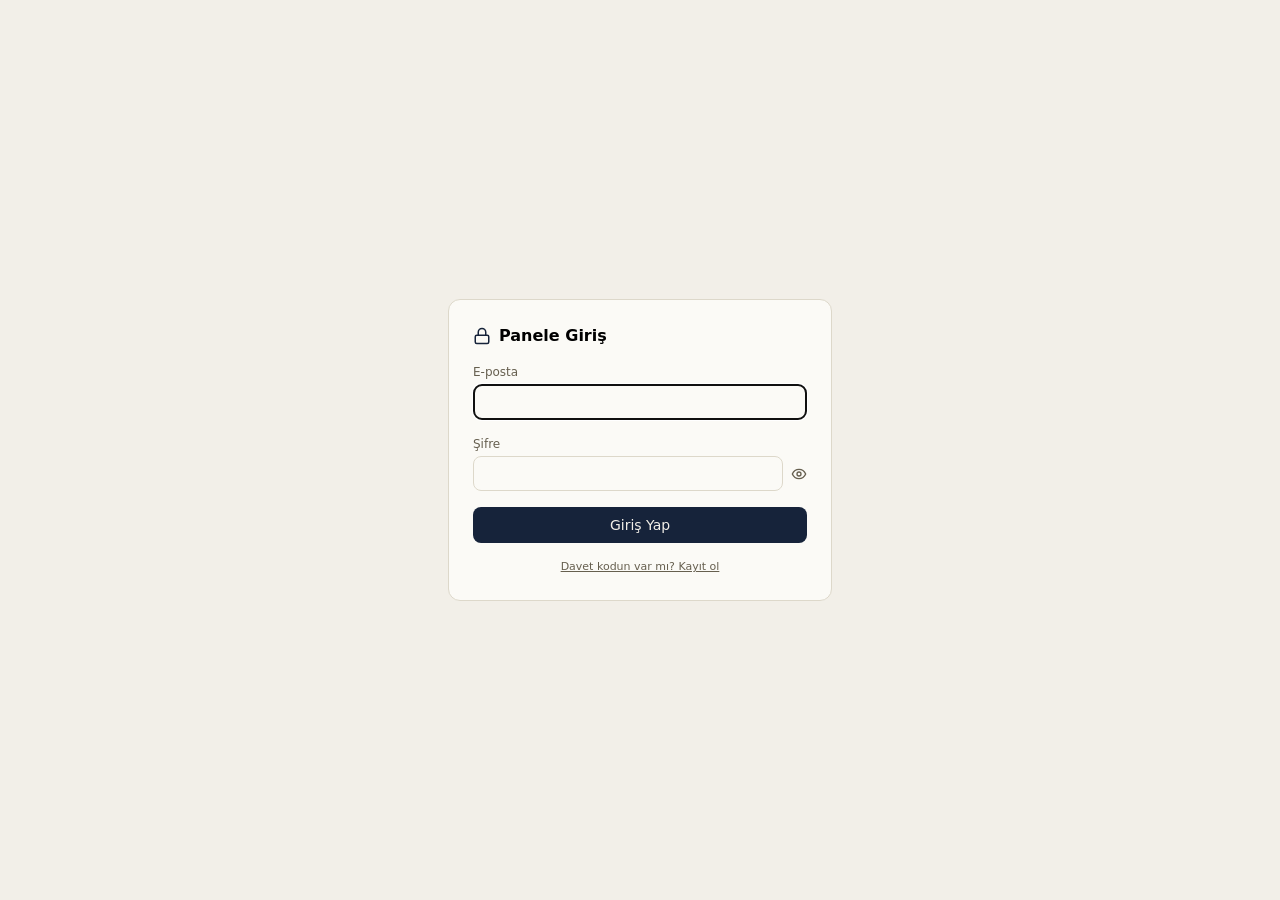
==== index.html @ 739c403a "Add files via upload" ====
<!DOCTYPE html>
<html lang="tr">
<head>
<meta charset="UTF-8" />
<meta name="viewport" content="width=device-width, initial-scale=1.0" />
<title>Mert Akkuş · Mali Müşavirlik Paneli</title>
<meta name="robots" content="noindex, nofollow" />
<style>
  #boot-status { min-height: 100vh; display: flex; align-items: center; justify-content: center; padding: 24px; background: #F2EFE8; color: #16233A; font: 14px/1.5 -apple-system, BlinkMacSystemFont, "Segoe UI", sans-serif; text-align: center; }
  #boot-status-box { max-width: 420px; padding: 20px; border: 1px solid #DDD8CA; border-radius: 12px; background: #FBFAF6; }
  #boot-status-message { margin: 0; }
  #boot-status-retry { display: none; margin: 14px auto 0; border: 0; border-radius: 8px; padding: 9px 14px; background: #16233A; color: #F2EFE8; cursor: pointer; }
  #boot-status.is-error #boot-status-retry { display: block; }
</style>
  <script type="module" crossorigin src="./index-BZc1oxqy-v25.js"></script>
  <link rel="stylesheet" crossorigin href="./index-YeTsUO55.css">
</head>
<body>
<div id="boot-status">
  <div id="boot-status-box">
    <p id="boot-status-message">Panel yükleniyor…</p>
    <button id="boot-status-retry" type="button" onclick="window.location.reload()">Tekrar Dene</button>
  </div>
</div>
<div id="root"></div>
<script>
  (() => {
    const showBootError = () => {
      const status = document.getElementById('boot-status');
      const message = document.getElementById('boot-status-message');
      if (!status || !message) return;
      status.classList.add('is-error');
      message.textContent = navigator.onLine === false
        ? 'İnternet bağlantısı yok. Bağlantınızı kontrol edip tekrar deneyin.'
        : 'Panel başlatılamadı. Bağlantınızı kontrol edip tekrar deneyin.';
    };
    window.addEventListener('error', (event) => {
      if (event.filename || event.error) showBootError();
    });
    window.addEventListener('unhandledrejection', showBootError);
  })();
</script>
</body>
</html>
---- index-YeTsUO55.css ----
@import"https://fonts.googleapis.com/css2?family=Space+Grotesk:wght@400;500;600;700&family=IBM+Plex+Mono:wght@400;500;600&display=swap";*,:before,:after{--tw-border-spacing-x: 0;--tw-border-spacing-y: 0;--tw-translate-x: 0;--tw-translate-y: 0;--tw-rotate: 0;--tw-skew-x: 0;--tw-skew-y: 0;--tw-scale-x: 1;--tw-scale-y: 1;--tw-pan-x: ;--tw-pan-y: ;--tw-pinch-zoom: ;--tw-scroll-snap-strictness: proximity;--tw-gradient-from-position: ;--tw-gradient-via-position: ;--tw-gradient-to-position: ;--tw-ordinal: ;--tw-slashed-zero: ;--tw-numeric-figure: ;--tw-numeric-spacing: ;--tw-numeric-fraction: ;--tw-ring-inset: ;--tw-ring-offset-width: 0px;--tw-ring-offset-color: #fff;--tw-ring-color: rgb(59 130 246 / .5);--tw-ring-offset-shadow: 0 0 #0000;--tw-ring-shadow: 0 0 #0000;--tw-shadow: 0 0 #0000;--tw-shadow-colored: 0 0 #0000;--tw-blur: ;--tw-brightness: ;--tw-contrast: ;--tw-grayscale: ;--tw-hue-rotate: ;--tw-invert: ;--tw-saturate: ;--tw-sepia: ;--tw-drop-shadow: ;--tw-backdrop-blur: ;--tw-backdrop-brightness: ;--tw-backdrop-contrast: ;--tw-backdrop-grayscale: ;--tw-backdrop-hue-rotate: ;--tw-backdrop-invert: ;--tw-backdrop-opacity: ;--tw-backdrop-saturate: ;--tw-backdrop-sepia: ;--tw-contain-size: ;--tw-contain-layout: ;--tw-contain-paint: ;--tw-contain-style: }::backdrop{--tw-border-spacing-x: 0;--tw-border-spacing-y: 0;--tw-translate-x: 0;--tw-translate-y: 0;--tw-rotate: 0;--tw-skew-x: 0;--tw-skew-y: 0;--tw-scale-x: 1;--tw-scale-y: 1;--tw-pan-x: ;--tw-pan-y: ;--tw-pinch-zoom: ;--tw-scroll-snap-strictness: proximity;--tw-gradient-from-position: ;--tw-gradient-via-position: ;--tw-gradient-to-position: ;--tw-ordinal: ;--tw-slashed-zero: ;--tw-numeric-figure: ;--tw-numeric-spacing: ;--tw-numeric-fraction: ;--tw-ring-inset: ;--tw-ring-offset-width: 0px;--tw-ring-offset-color: #fff;--tw-ring-color: rgb(59 130 246 / .5);--tw-ring-offset-shadow: 0 0 #0000;--tw-ring-shadow: 0 0 #0000;--tw-shadow: 0 0 #0000;--tw-shadow-colored: 0 0 #0000;--tw-blur: ;--tw-brightness: ;--tw-contrast: ;--tw-grayscale: ;--tw-hue-rotate: ;--tw-invert: ;--tw-saturate: ;--tw-sepia: ;--tw-drop-shadow: ;--tw-backdrop-blur: ;--tw-backdrop-brightness: ;--tw-backdrop-contrast: ;--tw-backdrop-grayscale: ;--tw-backdrop-hue-rotate: ;--tw-backdrop-invert: ;--tw-backdrop-opacity: ;--tw-backdrop-saturate: ;--tw-backdrop-sepia: ;--tw-contain-size: ;--tw-contain-layout: ;--tw-contain-paint: ;--tw-contain-style: }*,:before,:after{box-sizing:border-box;border-width:0;border-style:solid;border-color:#e5e7eb}:before,:after{--tw-content: ""}html,:host{line-height:1.5;-webkit-text-size-adjust:100%;-moz-tab-size:4;-o-tab-size:4;tab-size:4;font-family:ui-sans-serif,system-ui,sans-serif,"Apple Color Emoji","Segoe UI Emoji",Segoe UI Symbol,"Noto Color Emoji";font-feature-settings:normal;font-variation-settings:normal;-webkit-tap-highlight-color:transparent}body{margin:0;line-height:inherit}hr{height:0;color:inherit;border-top-width:1px}abbr:where([title]){-webkit-text-decoration:underline dotted;text-decoration:underline dotted}h1,h2,h3,h4,h5,h6{font-size:inherit;font-weight:inherit}a{color:inherit;text-decoration:inherit}b,strong{font-weight:bolder}code,kbd,samp,pre{font-family:ui-monospace,SFMono-Regular,Menlo,Monaco,Consolas,Liberation Mono,Courier New,monospace;font-feature-settings:normal;font-variation-settings:normal;font-size:1em}small{font-size:80%}sub,sup{font-size:75%;line-height:0;position:relative;vertical-align:baseline}sub{bottom:-.25em}sup{top:-.5em}table{text-indent:0;border-color:inherit;border-collapse:collapse}button,input,optgroup,select,textarea{font-family:inherit;font-feature-settings:inherit;font-variation-settings:inherit;font-size:100%;font-weight:inherit;line-height:inherit;letter-spacing:inherit;color:inherit;margin:0;padding:0}button,select{text-transform:none}button,input:where([type=button]),input:where([type=reset]),input:where([type=submit]){-webkit-appearance:button;background-color:transparent;background-image:none}:-moz-focusring{outline:auto}:-moz-ui-invalid{box-shadow:none}progress{vertical-align:baseline}::-webkit-inner-spin-button,::-webkit-outer-spin-button{height:auto}[type=search]{-webkit-appearance:textfield;outline-offset:-2px}::-webkit-search-decoration{-webkit-appearance:none}::-webkit-file-upload-button{-webkit-appearance:button;font:inherit}summary{display:list-item}blockquote,dl,dd,h1,h2,h3,h4,h5,h6,hr,figure,p,pre{margin:0}fieldset{margin:0;padding:0}legend{padding:0}ol,ul,menu{list-style:none;margin:0;padding:0}dialog{padding:0}textarea{resize:vertical}input::-moz-placeholder,textarea::-moz-placeholder{opacity:1;color:#9ca3af}input::placeholder,textarea::placeholder{opacity:1;color:#9ca3af}button,[role=button]{cursor:pointer}:disabled{cursor:default}img,svg,video,canvas,audio,iframe,embed,object{display:block;vertical-align:middle}img,video{max-width:100%;height:auto}[hidden]:where(:not([hidden=until-found])){display:none}.visible{visibility:visible}.collapse{visibility:collapse}.fixed{position:fixed}.absolute{position:absolute}.relative{position:relative}.inset-0{top:0;right:0;bottom:0;left:0}.-right-1{right:-.25rem}.-right-1\.5{right:-.375rem}.-top-1{top:-.25rem}.-top-1\.5{top:-.375rem}.right-2{right:.5rem}.top-1\/2{top:50%}.z-50{z-index:50}.mx-4{margin-left:1rem;margin-right:1rem}.mx-auto{margin-left:auto;margin-right:auto}.-mt-0\.5{margin-top:-.125rem}.mb-1{margin-bottom:.25rem}.mb-2{margin-bottom:.5rem}.mb-3{margin-bottom:.75rem}.ml-auto{margin-left:auto}.mr-1{margin-right:.25rem}.mr-1\.5{margin-right:.375rem}.mt-0\.5{margin-top:.125rem}.mt-1{margin-top:.25rem}.mt-2{margin-top:.5rem}.mt-3{margin-top:.75rem}.block{display:block}.inline{display:inline}.flex{display:flex}.inline-flex{display:inline-flex}.table{display:table}.grid{display:grid}.hidden{display:none}.h-4{height:1rem}.h-5{height:1.25rem}.h-6{height:1.5rem}.h-fit{height:-moz-fit-content;height:fit-content}.max-h-\[88vh\]{max-height:88vh}.min-h-screen{min-height:100vh}.w-4{width:1rem}.w-48{width:12rem}.w-5{width:1.25rem}.w-6{width:1.5rem}.w-fit{width:-moz-fit-content;width:fit-content}.w-full{width:100%}.w-px{width:1px}.min-w-0{min-width:0px}.min-w-max{min-width:-moz-max-content;min-width:max-content}.max-w-2xl{max-width:42rem}.max-w-4xl{max-width:56rem}.max-w-6xl{max-width:72rem}.max-w-\[220px\]{max-width:220px}.max-w-lg{max-width:32rem}.max-w-sm{max-width:24rem}.flex-1{flex:1 1 0%}.shrink-0{flex-shrink:0}.-translate-y-1\/2{--tw-translate-y: -50%;transform:translate(var(--tw-translate-x),var(--tw-translate-y)) rotate(var(--tw-rotate)) skew(var(--tw-skew-x)) skewY(var(--tw-skew-y)) scaleX(var(--tw-scale-x)) scaleY(var(--tw-scale-y))}.transform{transform:translate(var(--tw-translate-x),var(--tw-translate-y)) rotate(var(--tw-rotate)) skew(var(--tw-skew-x)) skewY(var(--tw-skew-y)) scaleX(var(--tw-scale-x)) scaleY(var(--tw-scale-y))}@keyframes spin{to{transform:rotate(360deg)}}.animate-spin{animation:spin 1s linear infinite}.cursor-pointer{cursor:pointer}.select-none{-webkit-user-select:none;-moz-user-select:none;user-select:none}.grid-cols-2{grid-template-columns:repeat(2,minmax(0,1fr))}.grid-cols-3{grid-template-columns:repeat(3,minmax(0,1fr))}.flex-col{flex-direction:column}.flex-wrap{flex-wrap:wrap}.items-start{align-items:flex-start}.items-end{align-items:flex-end}.items-center{align-items:center}.justify-center{justify-content:center}.justify-between{justify-content:space-between}.gap-0\.5{gap:.125rem}.gap-1{gap:.25rem}.gap-1\.5{gap:.375rem}.gap-2{gap:.5rem}.gap-2\.5{gap:.625rem}.gap-3{gap:.75rem}.gap-4{gap:1rem}.space-y-1>:not([hidden])~:not([hidden]){--tw-space-y-reverse: 0;margin-top:calc(.25rem * calc(1 - var(--tw-space-y-reverse)));margin-bottom:calc(.25rem * var(--tw-space-y-reverse))}.space-y-1\.5>:not([hidden])~:not([hidden]){--tw-space-y-reverse: 0;margin-top:calc(.375rem * calc(1 - var(--tw-space-y-reverse)));margin-bottom:calc(.375rem * var(--tw-space-y-reverse))}.space-y-2>:not([hidden])~:not([hidden]){--tw-space-y-reverse: 0;margin-top:calc(.5rem * calc(1 - var(--tw-space-y-reverse)));margin-bottom:calc(.5rem * var(--tw-space-y-reverse))}.space-y-2\.5>:not([hidden])~:not([hidden]){--tw-space-y-reverse: 0;margin-top:calc(.625rem * calc(1 - var(--tw-space-y-reverse)));margin-bottom:calc(.625rem * var(--tw-space-y-reverse))}.space-y-3>:not([hidden])~:not([hidden]){--tw-space-y-reverse: 0;margin-top:calc(.75rem * calc(1 - var(--tw-space-y-reverse)));margin-bottom:calc(.75rem * var(--tw-space-y-reverse))}.space-y-3\.5>:not([hidden])~:not([hidden]){--tw-space-y-reverse: 0;margin-top:calc(.875rem * calc(1 - var(--tw-space-y-reverse)));margin-bottom:calc(.875rem * var(--tw-space-y-reverse))}.space-y-4>:not([hidden])~:not([hidden]){--tw-space-y-reverse: 0;margin-top:calc(1rem * calc(1 - var(--tw-space-y-reverse)));margin-bottom:calc(1rem * var(--tw-space-y-reverse))}.space-y-5>:not([hidden])~:not([hidden]){--tw-space-y-reverse: 0;margin-top:calc(1.25rem * calc(1 - var(--tw-space-y-reverse)));margin-bottom:calc(1.25rem * var(--tw-space-y-reverse))}.space-y-6>:not([hidden])~:not([hidden]){--tw-space-y-reverse: 0;margin-top:calc(1.5rem * calc(1 - var(--tw-space-y-reverse)));margin-bottom:calc(1.5rem * var(--tw-space-y-reverse))}.self-stretch{align-self:stretch}.overflow-hidden{overflow:hidden}.overflow-x-auto{overflow-x:auto}.overflow-y-auto{overflow-y:auto}.truncate{overflow:hidden;text-overflow:ellipsis;white-space:nowrap}.whitespace-nowrap{white-space:nowrap}.break-words{overflow-wrap:break-word}.break-all{word-break:break-all}.rounded{border-radius:.25rem}.rounded-full{border-radius:9999px}.rounded-lg{border-radius:.5rem}.rounded-md{border-radius:.375rem}.rounded-xl{border-radius:.75rem}.border{border-width:1px}.p-1{padding:.25rem}.p-1\.5{padding:.375rem}.p-2{padding:.5rem}.p-2\.5{padding:.625rem}.p-3{padding:.75rem}.p-3\.5{padding:.875rem}.p-4{padding:1rem}.p-5{padding:1.25rem}.p-6{padding:1.5rem}.px-2{padding-left:.5rem;padding-right:.5rem}.px-2\.5{padding-left:.625rem;padding-right:.625rem}.px-3{padding-left:.75rem;padding-right:.75rem}.px-3\.5{padding-left:.875rem;padding-right:.875rem}.px-4{padding-left:1rem;padding-right:1rem}.px-5{padding-left:1.25rem;padding-right:1.25rem}.py-0\.5{padding-top:.125rem;padding-bottom:.125rem}.py-1{padding-top:.25rem;padding-bottom:.25rem}.py-1\.5{padding-top:.375rem;padding-bottom:.375rem}.py-10{padding-top:2.5rem;padding-bottom:2.5rem}.py-2{padding-top:.5rem;padding-bottom:.5rem}.py-2\.5{padding-top:.625rem;padding-bottom:.625rem}.py-3{padding-top:.75rem;padding-bottom:.75rem}.py-4{padding-top:1rem;padding-bottom:1rem}.py-6{padding-top:1.5rem;padding-bottom:1.5rem}.py-8{padding-top:2rem;padding-bottom:2rem}.pb-1{padding-bottom:.25rem}.pb-1\.5{padding-bottom:.375rem}.pb-2{padding-bottom:.5rem}.pb-4{padding-bottom:1rem}.pl-4{padding-left:1rem}.pt-1{padding-top:.25rem}.pt-1\.5{padding-top:.375rem}.pt-2{padding-top:.5rem}.pt-2\.5{padding-top:.625rem}.pt-3{padding-top:.75rem}.text-left{text-align:left}.text-center{text-align:center}.text-right{text-align:right}.text-2xl{font-size:1.5rem;line-height:2rem}.text-\[10px\]{font-size:10px}.text-\[11px\]{font-size:11px}.text-base{font-size:1rem;line-height:1.5rem}.text-lg{font-size:1.125rem;line-height:1.75rem}.text-sm{font-size:.875rem;line-height:1.25rem}.text-xs{font-size:.75rem;line-height:1rem}.font-medium{font-weight:500}.font-semibold{font-weight:600}.uppercase{text-transform:uppercase}.italic{font-style:italic}.leading-snug{line-height:1.375}.tracking-wide{letter-spacing:.025em}.underline{text-decoration-line:underline}.decoration-dotted{text-decoration-style:dotted}.opacity-0{opacity:0}.opacity-40{opacity:.4}.opacity-70{opacity:.7}.outline{outline-style:solid}.filter{filter:var(--tw-blur) var(--tw-brightness) var(--tw-contrast) var(--tw-grayscale) var(--tw-hue-rotate) var(--tw-invert) var(--tw-saturate) var(--tw-sepia) var(--tw-drop-shadow)}.transition-opacity{transition-property:opacity;transition-timing-function:cubic-bezier(.4,0,.2,1);transition-duration:.15s}.transition-shadow{transition-property:box-shadow;transition-timing-function:cubic-bezier(.4,0,.2,1);transition-duration:.15s}html,body{margin:0;padding:0;max-width:100%;overflow-x:hidden}#root{width:100%;min-width:0}.mp{--paper: #E7E4DA;--paper-line: #C7C2B0;--card: #FBFAF6;--ink: #1B2436;--ink-soft: #5B6478;--crimson: #8E2A2A;--crimson-soft: #F3E3E0;--gold: #8C6A1F;--gold-soft: #F1E7CE;--teal: #2C6B5C;--teal-soft: #DCEAE5;--font-display: "Georgia", serif;--font-body: -apple-system, "Segoe UI", sans-serif;--font-mono: "Consolas", "Courier New", monospace;background:var(--paper);color:var(--ink);font-family:var(--font-body);border-radius:14px;padding:28px;max-width:900px;margin:0 auto;background-image:repeating-linear-gradient(to bottom,transparent,transparent 27px,var(--paper-line) 28px);box-shadow:0 2px 24px #00000014}.mp *{box-sizing:border-box}.mp-header{display:flex;align-items:flex-start;justify-content:space-between;gap:16px;margin-bottom:22px}.mp-brand{display:flex;align-items:center;gap:12px}.mp-mark{width:46px;height:46px;border:1.5px solid var(--ink);border-radius:4px;display:flex;align-items:center;justify-content:center;font-family:var(--font-mono);font-weight:700;font-size:13px;letter-spacing:.5px;flex-shrink:0;background:var(--card)}.mp-title{font-family:var(--font-display);font-weight:700;font-size:26px;line-height:1.15;margin:0}.mp-subtitle{font-size:13px;color:var(--ink-soft);margin-top:3px}.mp-reset{font-family:var(--font-mono);font-size:12px;color:var(--ink-soft);background:none;border:1px solid var(--paper-line);border-radius:6px;padding:6px 10px;cursor:pointer}.mp-reset:hover{border-color:var(--ink-soft);color:var(--ink)}.mp-error{background:var(--crimson-soft);border:1px solid var(--crimson);color:var(--crimson);padding:10px 14px;border-radius:8px;font-size:13px;margin-bottom:16px}.mp-drop{display:block;border:1.5px dashed var(--ink-soft);border-radius:10px;background:var(--card);padding:40px 24px;text-align:center;cursor:pointer;transition:border-color .15s,background .15s}.mp-drop:hover{border-color:var(--ink);background:#fff}.mp-drop-active{border-color:var(--teal);background:var(--teal-soft)}.mp-drop input{display:none}.mp-drop-icon{width:40px;height:40px;margin:0 auto 12px;display:flex;align-items:center;justify-content:center;border-radius:50%;background:var(--paper);color:var(--ink)}.mp-drop-title{font-weight:600;font-size:14.5px;margin-bottom:4px}.mp-drop-sub{font-size:12.5px;color:var(--ink-soft)}.mp-or{text-align:center;font-family:var(--font-mono);font-size:11px;color:var(--ink-soft);margin:16px 0;letter-spacing:1px}.mp-demo-btn{display:block;margin:0 auto;font-family:var(--font-mono);font-size:12.5px;background:var(--card);border:1px solid var(--ink);color:var(--ink);padding:9px 16px;border-radius:7px;cursor:pointer}.mp-demo-btn:hover{background:var(--ink);color:var(--card)}.mp-hint{font-size:12px;color:var(--ink-soft);margin-top:18px;line-height:1.6;border-top:1px solid var(--paper-line);padding-top:14px}.mp-filebar{display:flex;align-items:center;gap:8px;font-family:var(--font-mono);font-size:12.5px;color:var(--ink-soft);margin-bottom:18px}.mp-mapgrid{display:grid;grid-template-columns:1fr 1fr;gap:14px;margin-bottom:20px}.mp-field label{display:block;font-family:var(--font-mono);font-size:11px;text-transform:uppercase;letter-spacing:.6px;color:var(--ink-soft);margin-bottom:5px}.mp-field select{width:100%;padding:9px 10px;border-radius:6px;border:1px solid var(--paper-line);background:var(--card);font-family:var(--font-body);font-size:13.5px;color:var(--ink)}.mp-preview{background:var(--card);border:1px solid var(--paper-line);border-radius:8px;overflow:auto;margin-bottom:20px;max-height:200px}.mp-preview table{border-collapse:collapse;width:100%;font-size:12px}.mp-preview th,.mp-preview td{padding:6px 10px;text-align:left;border-bottom:1px solid var(--paper-line);white-space:nowrap;font-family:var(--font-mono)}.mp-preview th{background:var(--paper);color:var(--ink-soft);font-weight:600}.mp-primary{font-family:var(--font-body);font-weight:600;font-size:14px;background:var(--ink);color:var(--card);border:none;padding:12px 20px;border-radius:8px;cursor:pointer;width:100%}.mp-primary:disabled{opacity:.4;cursor:not-allowed}.mp-primary:not(:disabled):hover{background:#0f1622}.mp-scorewrap{display:flex;align-items:center;gap:18px;background:var(--card);border:1px solid var(--paper-line);border-radius:10px;padding:18px 20px;margin-bottom:20px}.mp-seal{width:78px;height:78px;border-radius:50%;border:2.5px solid var(--tone-color);outline:1px solid var(--tone-color);outline-offset:3px;opacity:.92;display:flex;flex-direction:column;align-items:center;justify-content:center;transform:rotate(-3deg);flex-shrink:0;color:var(--tone-color);font-family:var(--font-mono)}.mp-seal-pct{font-size:19px;font-weight:700;line-height:1}.mp-seal-max{font-size:8px;opacity:.7}.mp-score-label{font-family:var(--font-display);font-size:19px;font-weight:700}.mp-score-sub{font-size:12.5px;color:var(--ink-soft);margin-top:2px}.mp-tiles{display:grid;grid-template-columns:repeat(4,1fr);gap:10px;margin-bottom:24px}.mp-tile{background:var(--card);border:1px solid var(--paper-line);border-radius:8px;padding:12px}.mp-tile-label{font-size:10.5px;color:var(--ink-soft);text-transform:uppercase;letter-spacing:.4px;margin-bottom:6px;line-height:1.3;min-height:26px}.mp-tile-value{font-family:var(--font-mono);font-weight:700;font-size:16px;display:flex;align-items:center;gap:6px}.mp-dot{width:8px;height:8px;border-radius:50%;background:var(--tone-color);flex-shrink:0}.mp-section-title{font-family:var(--font-display);font-size:16px;font-weight:700;margin:0 0 12px}.mp-empty{background:var(--teal-soft);border:1px solid var(--teal);color:var(--teal);padding:14px 16px;border-radius:8px;font-size:13.5px}.mp-row{border-bottom:1px dashed var(--paper-line);padding:13px 4px}.mp-row-plain{padding:16px 6px 20px;border:1px solid var(--paper-line);border-radius:8px;margin-bottom:14px;background:#ffffff59}.mp-row-top{display:grid;grid-template-columns:auto auto 1fr auto auto;align-items:center;gap:12px}.mp-row-num{font-family:var(--font-mono);font-weight:700;font-size:13px;color:var(--ink);background:var(--paper);border-radius:50%;width:22px;height:22px;display:flex;align-items:center;justify-content:center;flex-shrink:0}.mp-row-kod{font-family:var(--font-mono);font-size:11.5px;color:var(--ink-soft);white-space:nowrap}.mp-row-title{font-weight:600;font-size:14px}.mp-row-tutar{font-family:var(--font-mono);font-size:13px;color:var(--ink-soft);white-space:nowrap}.mp-tavsiye-baslik{margin-bottom:6px!important}.mp-stamp{font-family:var(--font-mono);font-size:10.5px;font-weight:700;letter-spacing:.8px;text-transform:uppercase;padding:4px 9px;border:1.5px solid var(--tone-color);border-radius:3px 8px 4px;color:var(--tone-color);transform:rotate(-2deg);white-space:nowrap}.mp-chevron{color:var(--ink-soft);display:flex}.mp-detail{padding:6px 4px 16px}.mp-detail p{font-size:13.5px;line-height:1.6;color:var(--ink);margin:6px 0 12px}.mp-detail ul{margin:0 0 14px;padding-left:18px}.mp-detail li{font-size:13px;line-height:1.6;color:var(--ink-soft);margin-bottom:4px}.mp-voucher{background:var(--card);border:1px dashed var(--ink-soft);border-radius:8px;padding:14px 16px;position:relative}.mp-voucher-tag{position:absolute;top:-9px;right:14px;background:var(--paper);font-family:var(--font-mono);font-size:9.5px;letter-spacing:1px;color:var(--ink-soft);padding:1px 8px;border:1px solid var(--paper-line);border-radius:4px}.mp-voucher-desc{font-size:11.5px;color:var(--ink-soft);margin-bottom:10px;font-style:italic}.mp-voucher table{width:100%;border-collapse:collapse}.mp-voucher th{font-family:var(--font-mono);font-size:10px;text-transform:uppercase;color:var(--ink-soft);text-align:left;padding-bottom:6px;border-bottom:1px solid var(--paper-line)}.mp-voucher td{font-family:var(--font-mono);font-size:12.5px;padding:7px 4px;border-bottom:1px solid var(--paper-line)}.mp-voucher td.num{text-align:right}.mp-voucher tr:last-child td{border-bottom:none}.mp-footnote{font-size:11.5px;color:var(--ink-soft);margin-top:22px;border-top:1px solid var(--paper-line);padding-top:14px;line-height:1.6}@media (max-width: 640px){.mp-tiles{grid-template-columns:repeat(2,1fr)}.mp-mapgrid{grid-template-columns:1fr}.mp-row-top{grid-template-columns:1fr;row-gap:6px}.mp-row-tutar{order:3}}.mp-auto-badge{margin-left:auto;font-family:var(--font-mono);font-size:10px;color:var(--teal);border:1px solid var(--teal);padding:4px 7px;border-radius:999px;background:var(--teal-soft)}.mp-hero-grid{display:grid;grid-template-columns:1.45fr .9fr;gap:12px;margin-bottom:18px}.mp-hero-card{margin:0;min-height:126px}.mp-score-kicker{font-family:var(--font-mono);font-size:10px;letter-spacing:1px;color:var(--ink-soft);margin-bottom:5px}.mp-score-points{margin-top:8px;font-family:var(--font-mono);font-size:11px;color:var(--ink-soft)}.mp-credit-card{background:var(--card);border:1px solid var(--paper-line);border-radius:10px;padding:18px 20px}.mp-credit-value{font-family:var(--font-mono);font-size:31px;font-weight:800;margin:2px 0 9px}.mp-progress{height:9px;background:var(--paper);border-radius:999px;overflow:hidden;border:1px solid var(--paper-line)}.mp-progress span{display:block;height:100%;background:var(--teal);border-radius:999px}.mp-credit-note{font-size:11.5px;color:var(--ink-soft);margin-top:9px;line-height:1.45}.mp-scan{background:var(--ink);color:var(--card);border-radius:10px;padding:14px 16px;margin-bottom:22px;display:flex;justify-content:space-between;gap:16px;align-items:center}.mp-scan strong{display:block;font-family:var(--font-mono);font-size:12px;letter-spacing:.5px}.mp-scan>div:first-child span{display:block;font-size:11px;opacity:.75;margin-top:3px}.mp-scan-stats{display:flex;flex-wrap:wrap;justify-content:flex-end;gap:8px 14px;font-family:var(--font-mono);font-size:10.5px}.mp-scan-stats span{opacity:.8}.mp-scan-stats b{color:#fff}.mp-top3{display:grid;grid-template-columns:repeat(3,1fr);gap:10px;margin-bottom:22px}.mp-top3-card{display:flex;align-items:center;gap:10px;padding:13px;background:var(--card);border:1px solid var(--paper-line);border-radius:8px}.mp-top3-card strong{display:block;font-size:12.5px;line-height:1.35}.mp-top3-card small{display:block;font-family:var(--font-mono);color:var(--ink-soft);font-size:10px;margin-top:4px}.mp-risk-pill{width:25px;height:25px;border-radius:50%;display:flex;align-items:center;justify-content:center;background:var(--crimson-soft);color:var(--crimson);font-family:var(--font-mono);font-weight:700;flex-shrink:0}.mp-actionbox{background:var(--card);border:1px solid var(--paper-line);border-radius:9px;padding:6px 14px;margin-bottom:24px}.mp-action{display:flex;gap:10px;padding:10px 0;border-bottom:1px dashed var(--paper-line)}.mp-action:last-child{border-bottom:0}.mp-action>span{font-family:var(--font-mono);font-weight:700}.mp-action strong{display:block;font-size:12.5px}.mp-action small{display:block;color:var(--ink-soft);font-size:10px;margin-top:2px}.mp-two-col{display:grid;grid-template-columns:1fr 1fr;gap:12px;margin-bottom:24px}.mp-check-list{background:var(--card);border:1px solid var(--paper-line);border-radius:9px;overflow:hidden}.mp-check-list>div{display:flex;justify-content:space-between;gap:12px;padding:10px 13px;border-bottom:1px dashed var(--paper-line);font-size:12px}.mp-check-list>div:last-child{border-bottom:0}.mp-check-list b{font-family:var(--font-mono);font-size:11px}.ok{color:var(--teal)!important}.mid{color:var(--gold)!important}.bad{color:var(--crimson)!important}.mp-bankbox{background:var(--card);border:1px solid var(--paper-line);border-radius:9px;padding:13px 15px;font-size:12px;line-height:1.55}.mp-bankbox p{margin:0 0 7px}.mp-bankbox ul{margin:0;padding-left:18px}.mp-account-table{max-height:310px;margin-bottom:24px}.mp-anomaly-list{display:grid;gap:8px;margin-bottom:24px}.mp-anomaly{background:var(--crimson-soft);border:1px solid #d8b8b2;border-radius:8px;padding:10px 12px}.mp-anomaly strong{font-size:12px}.mp-anomaly small{font-family:var(--font-mono);color:var(--crimson);display:block;margin-top:3px;font-size:10px}.mp-anomaly p{font-size:11.5px;margin:6px 0 0;line-height:1.45}.mp-highlight-list{display:grid;gap:8px;margin-bottom:24px}.mp-highlight{background:var(--gold-soft);border:1px solid #d9c896;border-radius:8px;padding:10px 12px}.mp-highlight strong{font-size:12px}.mp-highlight small{font-family:var(--font-mono);color:var(--gold);display:block;margin-top:3px;font-size:10px}.mp-highlight p{font-size:11.5px;margin:6px 0 0;line-height:1.45}.mp-highlight-tag{display:inline-block;font-family:var(--font-mono);font-size:9px;letter-spacing:.4px;text-transform:uppercase;color:var(--gold);border:1px solid var(--gold);border-radius:999px;padding:1px 7px;margin-left:7px;vertical-align:middle}.mp-sim{background:var(--card);border:1px solid var(--paper-line);border-radius:10px;padding:15px;margin-bottom:24px}.mp-sim-fields{display:grid;grid-template-columns:1fr 1fr;gap:10px}.mp-sim-fields label{font-family:var(--font-mono);font-size:10px;color:var(--ink-soft);text-transform:uppercase}.mp-sim-fields input{display:block;width:100%;margin-top:5px;padding:9px;border:1px solid var(--paper-line);border-radius:6px;background:#fff;font-family:var(--font-mono);font-size:13px}.mp-sim-fields small{display:block;margin-top:3px;font-size:9px;opacity:.7}.mp-sim-result{display:grid;grid-template-columns:repeat(4,1fr);gap:8px;margin-top:12px}.mp-sim-result>div{border-top:1px solid var(--paper-line);padding-top:9px}.mp-sim-result span{display:block;color:var(--ink-soft);font-size:9.5px}.mp-sim-result b{display:block;font-family:var(--font-mono);font-size:15px;margin-top:4px}@media (max-width:700px){.mp-hero-grid,.mp-two-col,.mp-top3{grid-template-columns:1fr}.mp-scan{display:block}.mp-scan-stats{justify-content:flex-start;margin-top:10px}.mp-sim-result{grid-template-columns:1fr 1fr}.mp-auto-badge{display:none}}.hover\:underline:hover{text-decoration-line:underline}.hover\:opacity-100:hover{opacity:1}.hover\:shadow-sm:hover{--tw-shadow: 0 1px 2px 0 rgb(0 0 0 / .05);--tw-shadow-colored: 0 1px 2px 0 var(--tw-shadow-color);box-shadow:var(--tw-ring-offset-shadow, 0 0 #0000),var(--tw-ring-shadow, 0 0 #0000),var(--tw-shadow)}.disabled\:opacity-50:disabled{opacity:.5}.disabled\:opacity-60:disabled{opacity:.6}.group\/cell:hover .group-hover\/cell\:opacity-100,.group:hover .group-hover\:opacity-100{opacity:1}@media (min-width: 640px){.sm\:block{display:block}.sm\:inline{display:inline}.sm\:flex{display:flex}.sm\:hidden{display:none}.sm\:grid-cols-2{grid-template-columns:repeat(2,minmax(0,1fr))}.sm\:grid-cols-3{grid-template-columns:repeat(3,minmax(0,1fr))}.sm\:grid-cols-4{grid-template-columns:repeat(4,minmax(0,1fr))}.sm\:flex-row{flex-direction:row}.sm\:items-center{align-items:center}.sm\:gap-3{gap:.75rem}.sm\:gap-4{gap:1rem}.sm\:p-6{padding:1.5rem}.sm\:px-6{padding-left:1.5rem;padding-right:1.5rem}.sm\:text-xl{font-size:1.25rem;line-height:1.75rem}}@media (min-width: 768px){.md\:grid-cols-3{grid-template-columns:repeat(3,minmax(0,1fr))}}@media (min-width: 1024px){.lg\:col-span-2{grid-column:span 2 / span 2}.lg\:grid-cols-3{grid-template-columns:repeat(3,minmax(0,1fr))}.lg\:grid-cols-6{grid-template-columns:repeat(6,minmax(0,1fr))}}
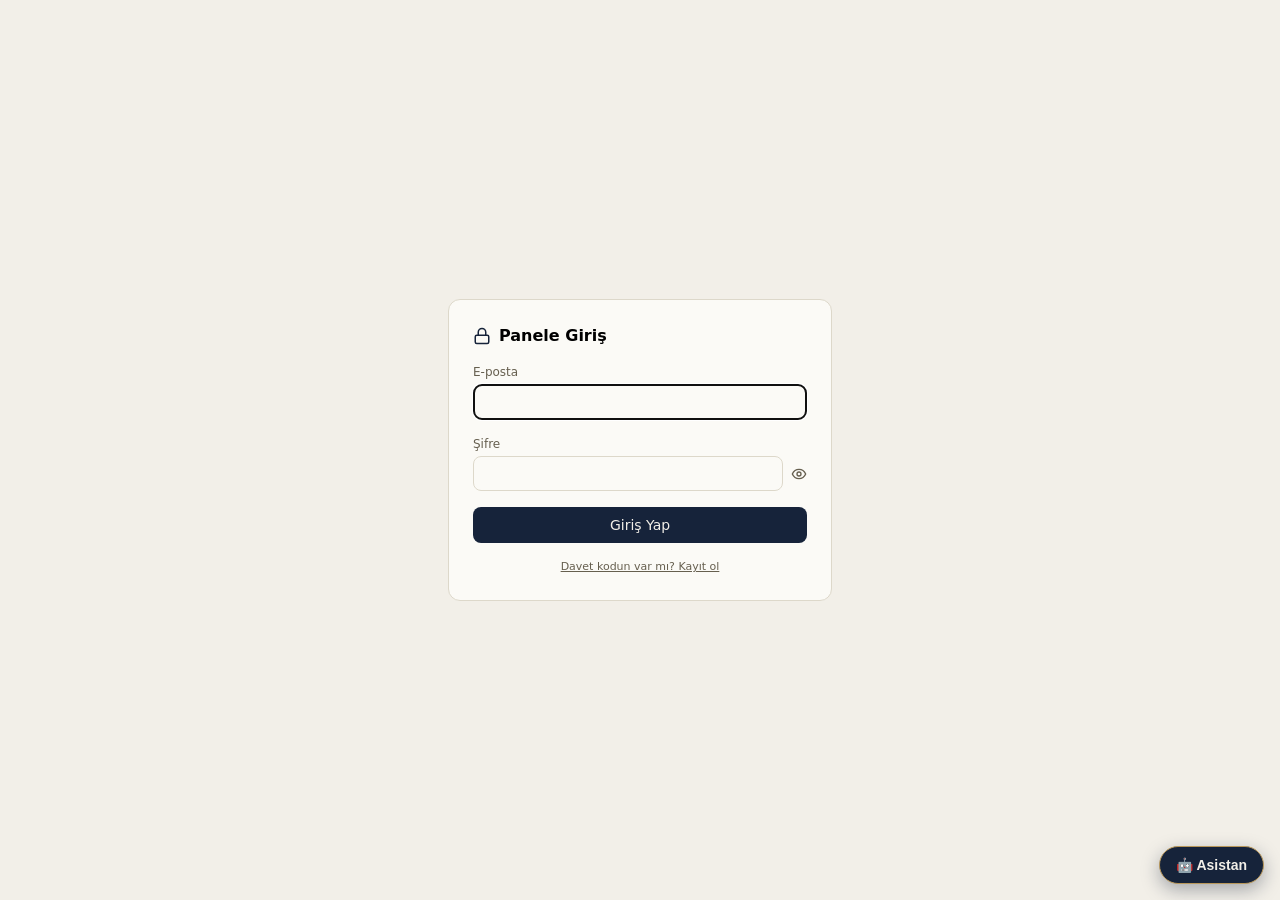
==== commit 092c8ac0: "Add files via upload" ====
--- a/index.html
+++ b/index.html
@@ -12,7 +12,7 @@
   #boot-status-retry { display: none; margin: 14px auto 0; border: 0; border-radius: 8px; padding: 9px 14px; background: #16233A; color: #F2EFE8; cursor: pointer; }
   #boot-status.is-error #boot-status-retry { display: block; }
 </style>
-  <script type="module" crossorigin src="./index-BZc1oxqy-v25.js"></script>
+  <script type="module" crossorigin src="./index-BZc1oxqy-v29.js"></script>
   <link rel="stylesheet" crossorigin href="./index-YeTsUO55.css">
 </head>
 <body>
@@ -40,5 +40,6 @@
     window.addEventListener('unhandledrejection', showBootError);
   })();
 </script>
+<a id="asistan-link" href="./asistan.html" style="position:fixed;right:16px;bottom:calc(16px + env(safe-area-inset-bottom,0px));z-index:9999;display:flex;align-items:center;gap:8px;padding:11px 16px;background:#16233A;color:#F2EFE8;border:1px solid #B8975A;border-radius:999px;font:600 14px/1 -apple-system,BlinkMacSystemFont,'Segoe UI',sans-serif;text-decoration:none;box-shadow:0 6px 18px rgba(22,35,58,.35)">🤖 Asistan</a>
 </body>
 </html>
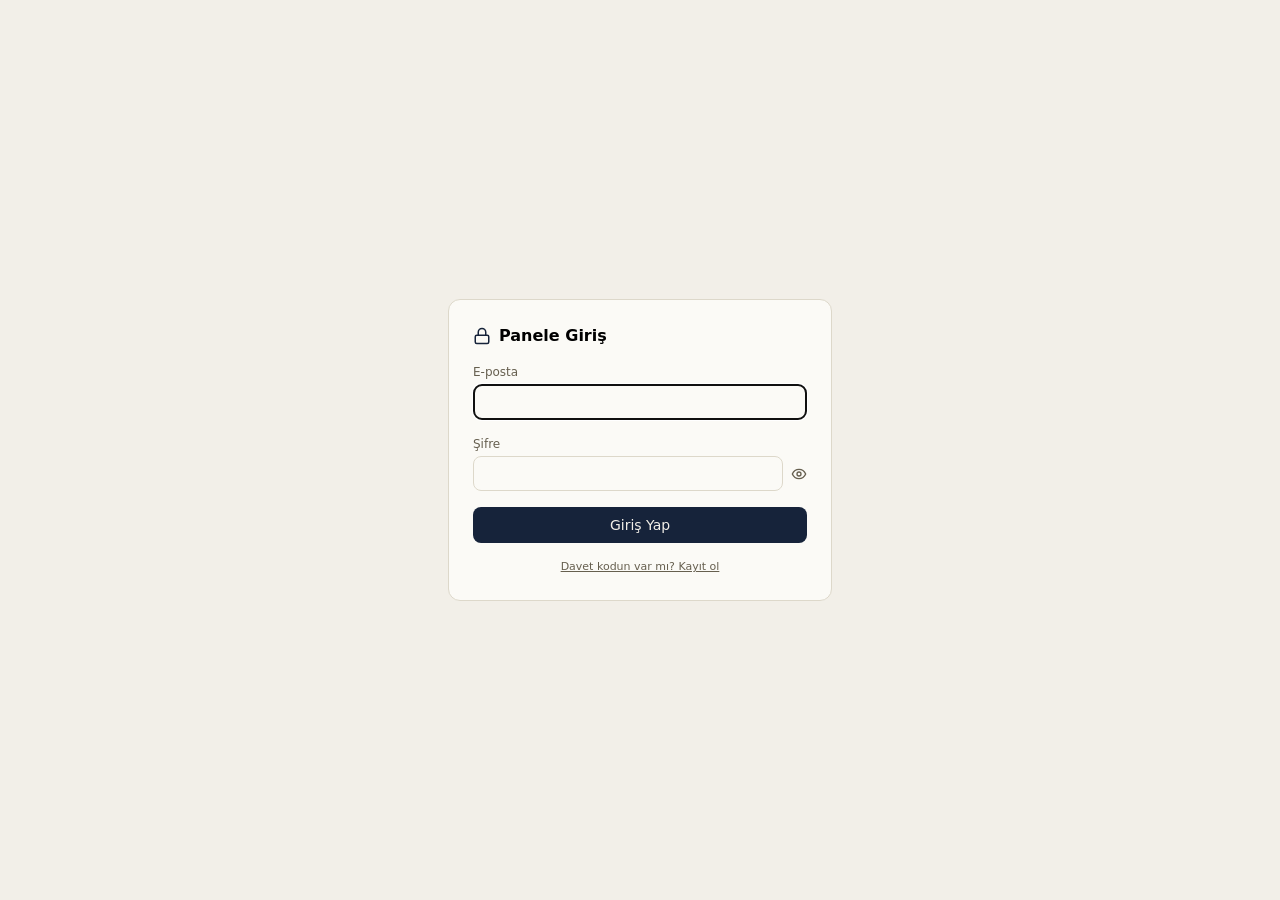
==== commit 17b59ad0: "Add files via upload" ====
--- a/index.html
+++ b/index.html
@@ -40,6 +40,5 @@
     window.addEventListener('unhandledrejection', showBootError);
   })();
 </script>
-<a id="asistan-link" href="./asistan.html" style="position:fixed;right:16px;bottom:calc(16px + env(safe-area-inset-bottom,0px));z-index:9999;display:flex;align-items:center;gap:8px;padding:11px 16px;background:#16233A;color:#F2EFE8;border:1px solid #B8975A;border-radius:999px;font:600 14px/1 -apple-system,BlinkMacSystemFont,'Segoe UI',sans-serif;text-decoration:none;box-shadow:0 6px 18px rgba(22,35,58,.35)">🤖 Asistan</a>
 </body>
 </html>
